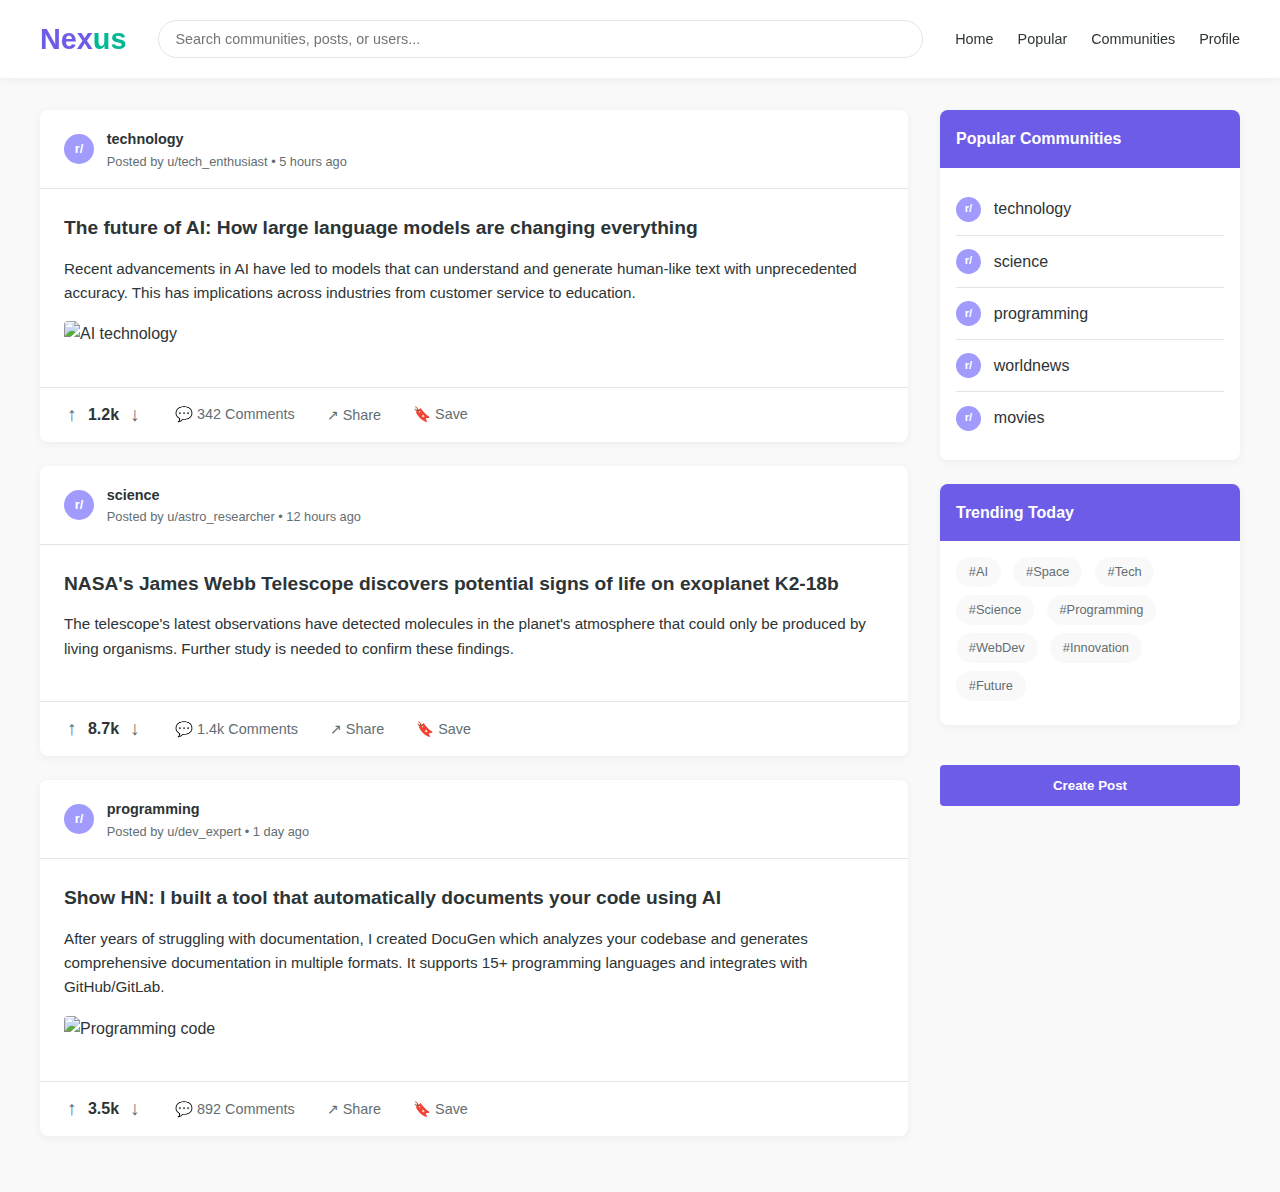
==== index.html @ 8fd9034e "first commit" ====
<!DOCTYPE html>
<html lang="en">
<head>
    <meta charset="UTF-8">
    <meta name="viewport" content="width=device-width, initial-scale=1.0">
    <title>Nexus - Discover Communities</title>
    <link rel="stylesheet" href="styles.css">
</head>
<body>
    <header>
        <div class="navbar">
            <a href="#" class="logo">Nex<span>us</span></a>
            <div class="search-bar">
                <input type="text" placeholder="Search communities, posts, or users...">
            </div>
            <div class="nav-links">
                <a href="#">Home</a>
                <a href="#">Popular</a>
                <a href="#">Communities</a>
                <a href="profile.html">Profile</a>
            </div>
        </div>
    </header>

    <div class="main-container">
        <div class="content">
            <!-- Post 1 -->
            <div class="post">
                <div class="post-header">
                    <div class="community-icon">r/</div>
                    <div class="post-info">
                        <a href="#" class="community-name">technology</a>
                        <div class="post-author">Posted by u/tech_enthusiast • 5 hours ago</div>
                    </div>
                </div>
                <div class="post-content">
                    <a href="#" class="post-title">The future of AI: How large language models are changing everything</a>
                    <p class="post-text">Recent advancements in AI have led to models that can understand and generate human-like text with unprecedented accuracy. This has implications across industries from customer service to education.</p>
                    <img src="https://source.unsplash.com/random/800x400/?ai,technology" alt="AI technology" class="post-image">
                </div>
                <div class="post-footer">
                    <div class="vote-container">
                        <button class="vote-btn upvote">↑</button>
                        <span class="vote-count">1.2k</span>
                        <button class="vote-btn downvote">↓</button>
                    </div>
                    <div class="post-actions">
                        <button class="action-btn">💬 342 Comments</button>
                        <button class="action-btn">↗ Share</button>
                        <button class="action-btn">🔖 Save</button>
                    </div>
                </div>
            </div>

            <!-- Post 2 -->
            <div class="post">
                <div class="post-header">
                    <div class="community-icon">r/</div>
                    <div class="post-info">
                        <a href="#" class="community-name">science</a>
                        <div class="post-author">Posted by u/astro_researcher • 12 hours ago</div>
                    </div>
                </div>
                <div class="post-content">
                    <a href="#" class="post-title">NASA's James Webb Telescope discovers potential signs of life on exoplanet K2-18b</a>
                    <p class="post-text">The telescope's latest observations have detected molecules in the planet's atmosphere that could only be produced by living organisms. Further study is needed to confirm these findings.</p>
                </div>
                <div class="post-footer">
                    <div class="vote-container">
                        <button class="vote-btn upvote">↑</button>
                        <span class="vote-count">8.7k</span>
                        <button class="vote-btn downvote">↓</button>
                    </div>
                    <div class="post-actions">
                        <button class="action-btn">💬 1.4k Comments</button>
                        <button class="action-btn">↗ Share</button>
                        <button class="action-btn">🔖 Save</button>
                    </div>
                </div>
            </div>

            <!-- Post 3 -->
            <div class="post">
                <div class="post-header">
                    <div class="community-icon">r/</div>
                    <div class="post-info">
                        <a href="#" class="community-name">programming</a>
                        <div class="post-author">Posted by u/dev_expert • 1 day ago</div>
                    </div>
                </div>
                <div class="post-content">
                    <a href="#" class="post-title">Show HN: I built a tool that automatically documents your code using AI</a>
                    <p class="post-text">After years of struggling with documentation, I created DocuGen which analyzes your codebase and generates comprehensive documentation in multiple formats. It supports 15+ programming languages and integrates with GitHub/GitLab.</p>
                    <img src="https://source.unsplash.com/random/800x400/?code,programming" alt="Programming code" class="post-image">
                </div>
                <div class="post-footer">
                    <div class="vote-container">
                        <button class="vote-btn upvote">↑</button>
                        <span class="vote-count">3.5k</span>
                        <button class="vote-btn downvote">↓</button>
                    </div>
                    <div class="post-actions">
                        <button class="action-btn">💬 892 Comments</button>
                        <button class="action-btn">↗ Share</button>
                        <button class="action-btn">🔖 Save</button>
                    </div>
                </div>
            </div>
        </div>

        <div class="sidebar">
            <div class="sidebar-card">
                <div class="sidebar-header">
                    Popular Communities
                </div>
                <div class="sidebar-content">
                    <div class="sidebar-item">
                        <a href="#" class="community-item">
                            <div class="sidebar-icon">r/</div>
                            <span>technology</span>
                        </a>
                    </div>
                    <div class="sidebar-item">
                        <a href="#" class="community-item">
                            <div class="sidebar-icon">r/</div>
                            <span>science</span>
                        </a>
                    </div>
                    <div class="sidebar-item">
                        <a href="#" class="community-item">
                            <div class="sidebar-icon">r/</div>
                            <span>programming</span>
                        </a>
                    </div>
                    <div class="sidebar-item">
                        <a href="#" class="community-item">
                            <div class="sidebar-icon">r/</div>
                            <span>worldnews</span>
                        </a>
                    </div>
                    <div class="sidebar-item">
                        <a href="#" class="community-item">
                            <div class="sidebar-icon">r/</div>
                            <span>movies</span>
                        </a>
                    </div>
                </div>
            </div>

            <div class="sidebar-card">
                <div class="sidebar-header">
                    Trending Today
                </div>
                <div class="sidebar-content">
                    <a href="#" class="trending-tag">#AI</a>
                    <a href="#" class="trending-tag">#Space</a>
                    <a href="#" class="trending-tag">#Tech</a>
                    <a href="#" class="trending-tag">#Science</a>
                    <a href="#" class="trending-tag">#Programming</a>
                    <a href="#" class="trending-tag">#WebDev</a>
                    <a href="#" class="trending-tag">#Innovation</a>
                    <a href="#" class="trending-tag">#Future</a>
                </div>
            </div>

            <button class="create-post-btn">Create Post</button>
        </div>
    </div>

    <script src="script.js"></script>
</body>
</html>
---- styles.css ----
:root {
    --primary: #6c5ce7;
    --primary-light: #a29bfe;
    --secondary: #00b894;
    --background: #f9f9f9;
    --card-bg: #ffffff;
    --text: #2d3436;
    --text-light: #636e72;
    --border: #dfe6e9;
    --upvote: #ff7675;
    --downvote: #74b9ff;
}

* {
    margin: 0;
    padding: 0;
    box-sizing: border-box;
    font-family: 'Segoe UI', Tahoma, Geneva, Verdana, sans-serif;
}

body {
    background-color: var(--background);
    color: var(--text);
    line-height: 1.6;
}

header {
    background-color: var(--card-bg);
    box-shadow: 0 2px 10px rgba(0, 0, 0, 0.05);
    position: sticky;
    top: 0;
    z-index: 100;
    padding: 1rem 2rem;
}

.navbar {
    display: flex;
    justify-content: space-between;
    align-items: center;
    max-width: 1200px;
    margin: 0 auto;
}

.logo {
    font-size: 1.8rem;
    font-weight: 700;
    color: var(--primary);
    text-decoration: none;
    display: flex;
    align-items: center;
}

.logo span {
    color: var(--secondary);
}

.search-bar {
    flex-grow: 1;
    margin: 0 2rem;
    position: relative;
}

.search-bar input {
    width: 100%;
    padding: 0.6rem 1rem;
    border: 1px solid var(--border);
    border-radius: 20px;
    font-size: 0.9rem;
    outline: none;
    transition: all 0.3s ease;
}

.search-bar input:focus {
    border-color: var(--primary-light);
    box-shadow: 0 0 0 3px rgba(108, 92, 231, 0.1);
}

.nav-links {
    display: flex;
    gap: 1.5rem;
}

.nav-links a {
    color: var(--text);
    text-decoration: none;
    font-weight: 500;
    font-size: 0.9rem;
    transition: color 0.2s;
}

.nav-links a:hover {
    color: var(--primary);
}

.main-container {
    display: flex;
    max-width: 1200px;
    margin: 2rem auto;
    gap: 2rem;
}

.content {
    flex: 1;
}

.sidebar {
    width: 300px;
}

.post {
    background-color: var(--card-bg);
    border-radius: 8px;
    box-shadow: 0 2px 8px rgba(0, 0, 0, 0.05);
    margin-bottom: 1.5rem;
    overflow: hidden;
    transition: transform 0.2s, box-shadow 0.2s;
}

.post:hover {
    transform: translateY(-2px);
    box-shadow: 0 4px 12px rgba(0, 0, 0, 0.1);
}

.post-header {
    display: flex;
    align-items: center;
    padding: 1rem 1.5rem;
    border-bottom: 1px solid var(--border);
}

.community-icon {
    width: 30px;
    height: 30px;
    border-radius: 50%;
    background-color: var(--primary-light);
    margin-right: 0.8rem;
    display: flex;
    align-items: center;
    justify-content: center;
    color: white;
    font-weight: bold;
    font-size: 0.8rem;
}

.post-info {
    flex: 1;
}

.community-name {
    font-weight: 600;
    font-size: 0.9rem;
    color: var(--text);
    text-decoration: none;
}

.community-name:hover {
    text-decoration: underline;
}

.post-author {
    font-size: 0.8rem;
    color: var(--text-light);
}

.post-content {
    padding: 1.5rem;
}

.post-title {
    font-size: 1.2rem;
    font-weight: 600;
    margin-bottom: 0.8rem;
    color: var(--text);
    text-decoration: none;
    display: block;
}

.post-title:hover {
    color: var(--primary);
}

.post-text {
    font-size: 0.95rem;
    color: var(--text);
    margin-bottom: 1rem;
}

.post-image {
    width: 100%;
    border-radius: 4px;
    margin-bottom: 1rem;
    max-height: 400px;
    object-fit: cover;
}

.post-footer {
    display: flex;
    align-items: center;
    padding: 0.8rem 1.5rem;
    border-top: 1px solid var(--border);
}

.vote-container {
    display: flex;
    align-items: center;
    margin-right: 1.5rem;
}

.vote-btn {
    background: none;
    border: none;
    cursor: pointer;
    font-size: 1.2rem;
    color: var(--text-light);
    padding: 0.2rem;
}

.upvote:hover {
    color: var(--upvote);
}

.downvote:hover {
    color: var(--downvote);
}

.vote-count {
    margin: 0 0.5rem;
    font-weight: 600;
    min-width: 20px;
    text-align: center;
}

.post-actions {
    display: flex;
    gap: 1rem;
}

.action-btn {
    display: flex;
    align-items: center;
    gap: 0.3rem;
    background: none;
    border: none;
    cursor: pointer;
    color: var(--text-light);
    font-size: 0.9rem;
    padding: 0.3rem 0.5rem;
    border-radius: 4px;
}

.action-btn:hover {
    background-color: rgba(0, 0, 0, 0.05);
}

.sidebar-card {
    background-color: var(--card-bg);
    border-radius: 8px;
    box-shadow: 0 2px 8px rgba(0, 0, 0, 0.05);
    margin-bottom: 1.5rem;
    overflow: hidden;
}

.sidebar-header {
    padding: 1rem;
    background-color: var(--primary);
    color: white;
    font-weight: 600;
}

.sidebar-content {
    padding: 1rem;
}

.sidebar-item {
    padding: 0.8rem 0;
    border-bottom: 1px solid var(--border);
}

.sidebar-item:last-child {
    border-bottom: none;
}

.community-item {
    display: flex;
    align-items: center;
    text-decoration: none;
    color: var(--text);
}

.community-item:hover {
    color: var(--primary);
}

.sidebar-icon {
    width: 25px;
    height: 25px;
    border-radius: 50%;
    background-color: var(--primary-light);
    margin-right: 0.8rem;
    display: flex;
    align-items: center;
    justify-content: center;
    color: white;
    font-weight: bold;
    font-size: 0.7rem;
}

.create-post-btn {
    width: 100%;
    padding: 0.8rem;
    background-color: var(--primary);
    color: white;
    border: none;
    border-radius: 4px;
    font-weight: 600;
    cursor: pointer;
    transition: background-color 0.2s;
    margin-top: 1rem;
}

.create-post-btn:hover {
    background-color: var(--primary-light);
}

.trending-tag {
    display: inline-block;
    background-color: var(--background);
    padding: 0.3rem 0.8rem;
    border-radius: 20px;
    font-size: 0.8rem;
    margin-right: 0.5rem;
    margin-bottom: 0.5rem;
    color: var(--text-light);
    text-decoration: none;
}

.trending-tag:hover {
    background-color: var(--border);
}

@media (max-width: 768px) {
    .main-container {
        flex-direction: column;
        padding: 0 1rem;
    }

    .sidebar {
        width: 100%;
    }

    .navbar {
        flex-direction: column;
        align-items: stretch;
    }

    .search-bar {
        margin: 1rem 0;
    }

    .nav-links {
        justify-content: center;
        margin-top: 1rem;
    }
}
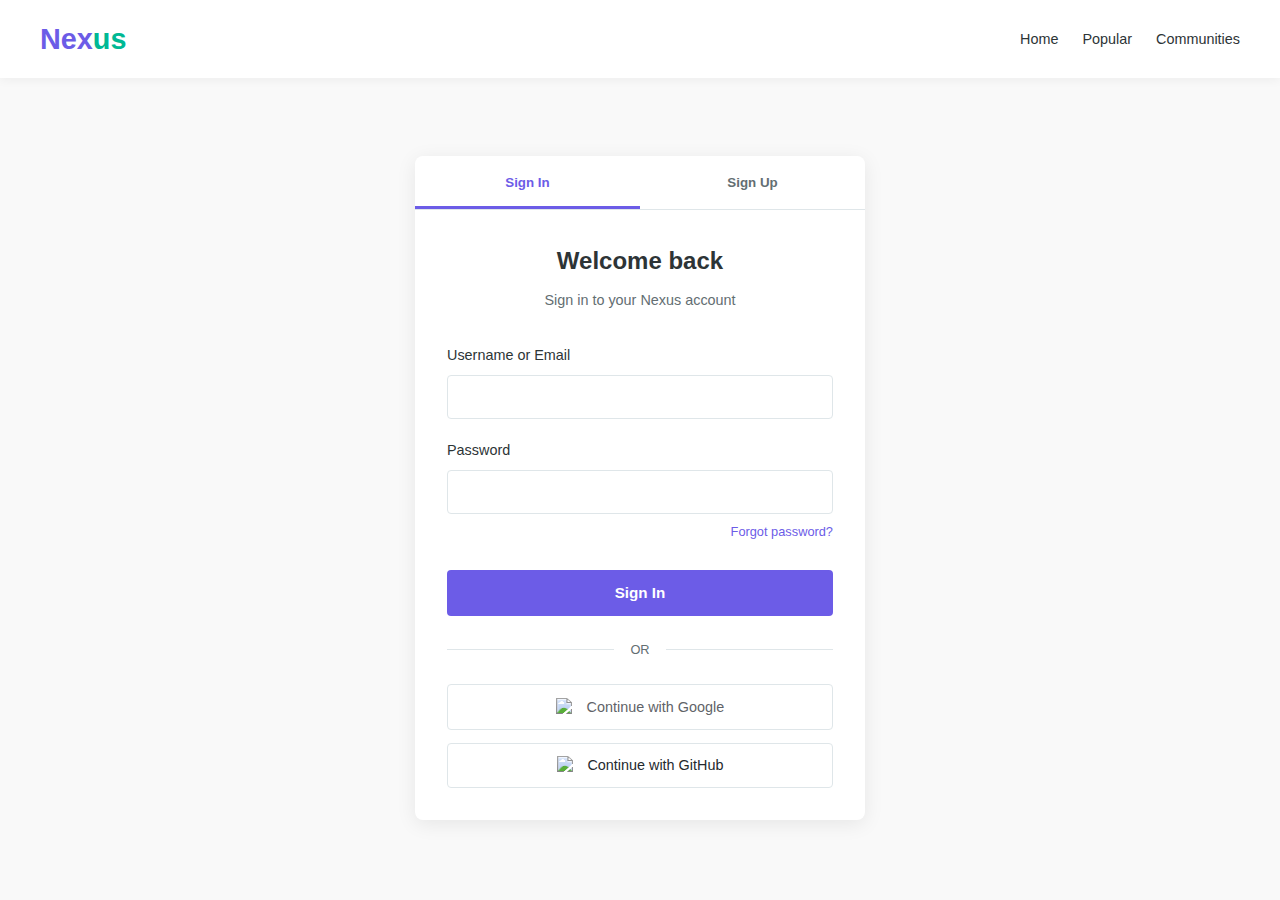
==== commit 721c36aa: "login" ====
--- a/index.html
+++ b/index.html
@@ -3,170 +3,121 @@
 <head>
     <meta charset="UTF-8">
     <meta name="viewport" content="width=device-width, initial-scale=1.0">
-    <title>Nexus - Discover Communities</title>
+    <title>Sign In | Nexus</title>
     <link rel="stylesheet" href="styles.css">
+    <link rel="stylesheet" href="auth.css">
 </head>
 <body>
     <header>
         <div class="navbar">
-            <a href="#" class="logo">Nex<span>us</span></a>
-            <div class="search-bar">
-                <input type="text" placeholder="Search communities, posts, or users...">
-            </div>
+            <a href="site.html" class="logo">Nex<span>us</span></a>
             <div class="nav-links">
-                <a href="#">Home</a>
+                <a href="site.html">Home</a>
                 <a href="#">Popular</a>
                 <a href="#">Communities</a>
-                <a href="profile.html">Profile</a>
             </div>
         </div>
     </header>
 
-    <div class="main-container">
-        <div class="content">
-            <!-- Post 1 -->
-            <div class="post">
-                <div class="post-header">
-                    <div class="community-icon">r/</div>
-                    <div class="post-info">
-                        <a href="#" class="community-name">technology</a>
-                        <div class="post-author">Posted by u/tech_enthusiast • 5 hours ago</div>
+    <div class="auth-container">
+        <div class="auth-card">
+            <div class="auth-tabs">
+                <button class="auth-tab-btn active" data-tab="login">Sign In</button>
+                <button class="auth-tab-btn" data-tab="signup">Sign Up</button>
+            </div>
+
+            <!-- Login Form -->
+            <form id="login-form" class="auth-form active">
+                <div class="auth-header">
+                    <h2>Welcome back</h2>
+                    <p>Sign in to your Nexus account</p>
+                </div>
+
+                <div class="form-group">
+                    <label for="login-username">Username or Email</label>
+                    <input type="text" id="login-username" required>
+                </div>
+
+                <div class="form-group">
+                    <label for="login-password">Password</label>
+                    <input type="password" id="login-password" required>
+                    <a href="#" class="forgot-password">Forgot password?</a>
+                </div>
+
+                <button type="submit" class="auth-btn">Sign In</button>
+
+                <div class="auth-divider">
+                    <span>OR</span>
+                </div>
+
+                <div class="social-auth">
+                    <button type="button" class="social-btn google">
+                        <img src="https://upload.wikimedia.org/wikipedia/commons/5/53/Google_%22G%22_Logo.svg" alt="Google">
+                        Continue with Google
+                    </button>
+                    <button type="button" class="social-btn github">
+                        <img src="https://github.githubassets.com/images/modules/logos_page/GitHub-Mark.png" alt="GitHub">
+                        Continue with GitHub
+                    </button>
+                </div>
+            </form>
+
+            <!-- Signup Form -->
+            <form id="signup-form" class="auth-form">
+                <div class="auth-header">
+                    <h2>Create your account</h2>
+                    <p>Join the Nexus community</p>
+                </div>
+
+                <div class="form-group">
+                    <label for="signup-email">Email</label>
+                    <input type="email" id="signup-email" required>
+                </div>
+
+                <div class="form-group">
+                    <label for="signup-username">Username</label>
+                    <input type="text" id="signup-username" required>
+                </div>
+
+                <div class="form-group">
+                    <label for="signup-password">Password</label>
+                    <input type="password" id="signup-password" required>
+                    <div class="password-hints">
+                        <span class="hint">• 8+ characters</span>
+                        <span class="hint">• 1 uppercase letter</span>
+                        <span class="hint">• 1 number</span>
                     </div>
                 </div>
-                <div class="post-content">
-                    <a href="#" class="post-title">The future of AI: How large language models are changing everything</a>
-                    <p class="post-text">Recent advancements in AI have led to models that can understand and generate human-like text with unprecedented accuracy. This has implications across industries from customer service to education.</p>
-                    <img src="https://source.unsplash.com/random/800x400/?ai,technology" alt="AI technology" class="post-image">
+
+                <div class="form-group">
+                    <label for="signup-confirm">Confirm Password</label>
+                    <input type="password" id="signup-confirm" required>
                 </div>
-                <div class="post-footer">
-                    <div class="vote-container">
-                        <button class="vote-btn upvote">↑</button>
-                        <span class="vote-count">1.2k</span>
-                        <button class="vote-btn downvote">↓</button>
-                    </div>
-                    <div class="post-actions">
-                        <button class="action-btn">💬 342 Comments</button>
-                        <button class="action-btn">↗ Share</button>
-                        <button class="action-btn">🔖 Save</button>
-                    </div>
+
+                <button type="submit" class="auth-btn">Sign Up</button>
+
+                <div class="auth-divider">
+                    <span>OR</span>
                 </div>
-            </div>
 
-            <!-- Post 2 -->
-            <div class="post">
-                <div class="post-header">
-                    <div class="community-icon">r/</div>
-                    <div class="post-info">
-                        <a href="#" class="community-name">science</a>
-                        <div class="post-author">Posted by u/astro_researcher • 12 hours ago</div>
-                    </div>
+                <div class="social-auth">
+                    <button type="button" class="social-btn google">
+                        <img src="https://upload.wikimedia.org/wikipedia/commons/5/53/Google_%22G%22_Logo.svg" alt="Google">
+                        Continue with Google
+                    </button>
+                    <button type="button" class="social-btn github">
+                        <img src="https://github.githubassets.com/images/modules/logos_page/GitHub-Mark.png" alt="GitHub">
+                        Continue with GitHub
+                    </button>
                 </div>
-                <div class="post-content">
-                    <a href="#" class="post-title">NASA's James Webb Telescope discovers potential signs of life on exoplanet K2-18b</a>
-                    <p class="post-text">The telescope's latest observations have detected molecules in the planet's atmosphere that could only be produced by living organisms. Further study is needed to confirm these findings.</p>
+
+                <div class="auth-footer">
+                    By signing up, you agree to our <a href="#">Terms</a> and <a href="#">Privacy Policy</a>.
                 </div>
-                <div class="post-footer">
-                    <div class="vote-container">
-                        <button class="vote-btn upvote">↑</button>
-                        <span class="vote-count">8.7k</span>
-                        <button class="vote-btn downvote">↓</button>
-                    </div>
-                    <div class="post-actions">
-                        <button class="action-btn">💬 1.4k Comments</button>
-                        <button class="action-btn">↗ Share</button>
-                        <button class="action-btn">🔖 Save</button>
-                    </div>
-                </div>
-            </div>
-
-            <!-- Post 3 -->
-            <div class="post">
-                <div class="post-header">
-                    <div class="community-icon">r/</div>
-                    <div class="post-info">
-                        <a href="#" class="community-name">programming</a>
-                        <div class="post-author">Posted by u/dev_expert • 1 day ago</div>
-                    </div>
-                </div>
-                <div class="post-content">
-                    <a href="#" class="post-title">Show HN: I built a tool that automatically documents your code using AI</a>
-                    <p class="post-text">After years of struggling with documentation, I created DocuGen which analyzes your codebase and generates comprehensive documentation in multiple formats. It supports 15+ programming languages and integrates with GitHub/GitLab.</p>
-                    <img src="https://source.unsplash.com/random/800x400/?code,programming" alt="Programming code" class="post-image">
-                </div>
-                <div class="post-footer">
-                    <div class="vote-container">
-                        <button class="vote-btn upvote">↑</button>
-                        <span class="vote-count">3.5k</span>
-                        <button class="vote-btn downvote">↓</button>
-                    </div>
-                    <div class="post-actions">
-                        <button class="action-btn">💬 892 Comments</button>
-                        <button class="action-btn">↗ Share</button>
-                        <button class="action-btn">🔖 Save</button>
-                    </div>
-                </div>
-            </div>
-        </div>
-
-        <div class="sidebar">
-            <div class="sidebar-card">
-                <div class="sidebar-header">
-                    Popular Communities
-                </div>
-                <div class="sidebar-content">
-                    <div class="sidebar-item">
-                        <a href="#" class="community-item">
-                            <div class="sidebar-icon">r/</div>
-                            <span>technology</span>
-                        </a>
-                    </div>
-                    <div class="sidebar-item">
-                        <a href="#" class="community-item">
-                            <div class="sidebar-icon">r/</div>
-                            <span>science</span>
-                        </a>
-                    </div>
-                    <div class="sidebar-item">
-                        <a href="#" class="community-item">
-                            <div class="sidebar-icon">r/</div>
-                            <span>programming</span>
-                        </a>
-                    </div>
-                    <div class="sidebar-item">
-                        <a href="#" class="community-item">
-                            <div class="sidebar-icon">r/</div>
-                            <span>worldnews</span>
-                        </a>
-                    </div>
-                    <div class="sidebar-item">
-                        <a href="#" class="community-item">
-                            <div class="sidebar-icon">r/</div>
-                            <span>movies</span>
-                        </a>
-                    </div>
-                </div>
-            </div>
-
-            <div class="sidebar-card">
-                <div class="sidebar-header">
-                    Trending Today
-                </div>
-                <div class="sidebar-content">
-                    <a href="#" class="trending-tag">#AI</a>
-                    <a href="#" class="trending-tag">#Space</a>
-                    <a href="#" class="trending-tag">#Tech</a>
-                    <a href="#" class="trending-tag">#Science</a>
-                    <a href="#" class="trending-tag">#Programming</a>
-                    <a href="#" class="trending-tag">#WebDev</a>
-                    <a href="#" class="trending-tag">#Innovation</a>
-                    <a href="#" class="trending-tag">#Future</a>
-                </div>
-            </div>
-
-            <button class="create-post-btn">Create Post</button>
+            </form>
         </div>
     </div>
 
-    <script src="script.js"></script>
+    <script src="auth.js"></script>
 </body>
 </html>--- a/auth.css
+++ b/auth.css
@@ -0,0 +1,267 @@
+/* Authentication-specific styles that extend the base styles.css */
+
+.auth-container {
+    display: flex;
+    justify-content: center;
+    align-items: center;
+    min-height: calc(100vh - 80px);
+    padding: 2rem;
+    background-color: var(--background);
+}
+
+.auth-card {
+    background-color: var(--card-bg);
+    border-radius: 8px;
+    box-shadow: 0 4px 20px rgba(0, 0, 0, 0.08);
+    width: 100%;
+    max-width: 450px;
+    overflow: hidden;
+}
+
+.auth-tabs {
+    display: flex;
+    border-bottom: 1px solid var(--border);
+}
+
+.auth-tab-btn {
+    flex: 1;
+    padding: 1.2rem;
+    background: none;
+    border: none;
+    cursor: pointer;
+    font-weight: 600;
+    color: var(--text-light);
+    transition: all 0.2s;
+}
+
+.auth-tab-btn.active {
+    color: var(--primary);
+    box-shadow: inset 0 -3px 0 var(--primary);
+}
+
+.auth-form {
+    padding: 2rem;
+    display: none;
+}
+
+.auth-form.active {
+    display: block;
+}
+
+.auth-header {
+    text-align: center;
+    margin-bottom: 2rem;
+}
+
+.auth-header h2 {
+    font-size: 1.5rem;
+    margin-bottom: 0.5rem;
+    color: var(--text);
+}
+
+.auth-header p {
+    color: var(--text-light);
+    font-size: 0.9rem;
+}
+
+.form-group {
+    margin-bottom: 1.2rem;
+}
+
+.form-group label {
+    display: block;
+    margin-bottom: 0.5rem;
+    font-size: 0.9rem;
+    font-weight: 500;
+    color: var(--text);
+}
+
+.form-group input {
+    width: 100%;
+    padding: 0.8rem;
+    border: 1px solid var(--border);
+    border-radius: 4px;
+    font-size: 0.95rem;
+    transition: all 0.2s;
+}
+
+.form-group input:focus {
+    border-color: var(--primary-light);
+    box-shadow: 0 0 0 3px rgba(108, 92, 231, 0.1);
+    outline: none;
+}
+
+.forgot-password {
+    display: block;
+    text-align: right;
+    margin-top: 0.5rem;
+    font-size: 0.8rem;
+    color: var(--primary);
+    text-decoration: none;
+}
+
+.forgot-password:hover {
+    text-decoration: underline;
+}
+
+.password-hints {
+    display: flex;
+    gap: 0.8rem;
+    margin-top: 0.5rem;
+    flex-wrap: wrap;
+}
+
+.password-hints .hint {
+    font-size: 0.75rem;
+    color: var(--text-light);
+}
+
+.auth-btn {
+    width: 100%;
+    padding: 0.9rem;
+    background-color: var(--primary);
+    color: white;
+    border: none;
+    border-radius: 4px;
+    font-weight: 600;
+    cursor: pointer;
+    transition: background-color 0.2s;
+    margin-top: 0.5rem;
+    font-size: 0.95rem;
+}
+
+.auth-btn:hover {
+    background-color: var(--primary-light);
+}
+
+.auth-divider {
+    display: flex;
+    align-items: center;
+    margin: 1.5rem 0;
+    color: var(--text-light);
+    font-size: 0.8rem;
+}
+
+.auth-divider::before,
+.auth-divider::after {
+    content: '';
+    flex: 1;
+    border-bottom: 1px solid var(--border);
+}
+
+.auth-divider::before {
+    margin-right: 1rem;
+}
+
+.auth-divider::after {
+    margin-left: 1rem;
+}
+
+.social-auth {
+    display: flex;
+    flex-direction: column;
+    gap: 0.8rem;
+}
+
+.social-btn {
+    display: flex;
+    align-items: center;
+    justify-content: center;
+    gap: 0.8rem;
+    padding: 0.8rem;
+    border: 1px solid var(--border);
+    border-radius: 4px;
+    background-color: var(--card-bg);
+    cursor: pointer;
+    transition: all 0.2s;
+    font-weight: 500;
+    font-size: 0.9rem;
+}
+
+.social-btn:hover {
+    background-color: rgba(0, 0, 0, 0.02);
+}
+
+.social-btn img {
+    width: 18px;
+    height: 18px;
+}
+
+.social-btn.google {
+    color: #5f6368;
+}
+
+.social-btn.github {
+    color: #24292e;
+}
+
+.auth-footer {
+    margin-top: 1.5rem;
+    font-size: 0.8rem;
+    color: var(--text-light);
+    text-align: center;
+}
+
+.auth-footer a {
+    color: var(--primary);
+    text-decoration: none;
+}
+
+.auth-footer a:hover {
+    text-decoration: underline;
+}
+
+/* Error states */
+.form-group.error input {
+    border-color: #ff7675;
+}
+
+.form-group.error .error-message {
+    display: block;
+    color: #ff7675;
+    font-size: 0.8rem;
+    margin-top: 0.3rem;
+}
+
+/* Success message */
+.auth-success {
+    text-align: center;
+    padding: 2rem;
+}
+
+.auth-success-icon {
+    font-size: 3rem;
+    color: var(--secondary);
+    margin-bottom: 1rem;
+}
+
+.auth-success h2 {
+    margin-bottom: 0.5rem;
+}
+
+.auth-success p {
+    color: var(--text-light);
+    margin-bottom: 1.5rem;
+}
+
+@media (max-width: 500px) {
+    .auth-container {
+        padding: 1rem;
+        align-items: flex-start;
+        padding-top: 2rem;
+    }
+
+    .auth-card {
+        box-shadow: none;
+        border: 1px solid var(--border);
+    }
+
+    .auth-tab-btn {
+        padding: 1rem;
+        font-size: 0.9rem;
+    }
+
+    .auth-form {
+        padding: 1.5rem;
+    }
+}